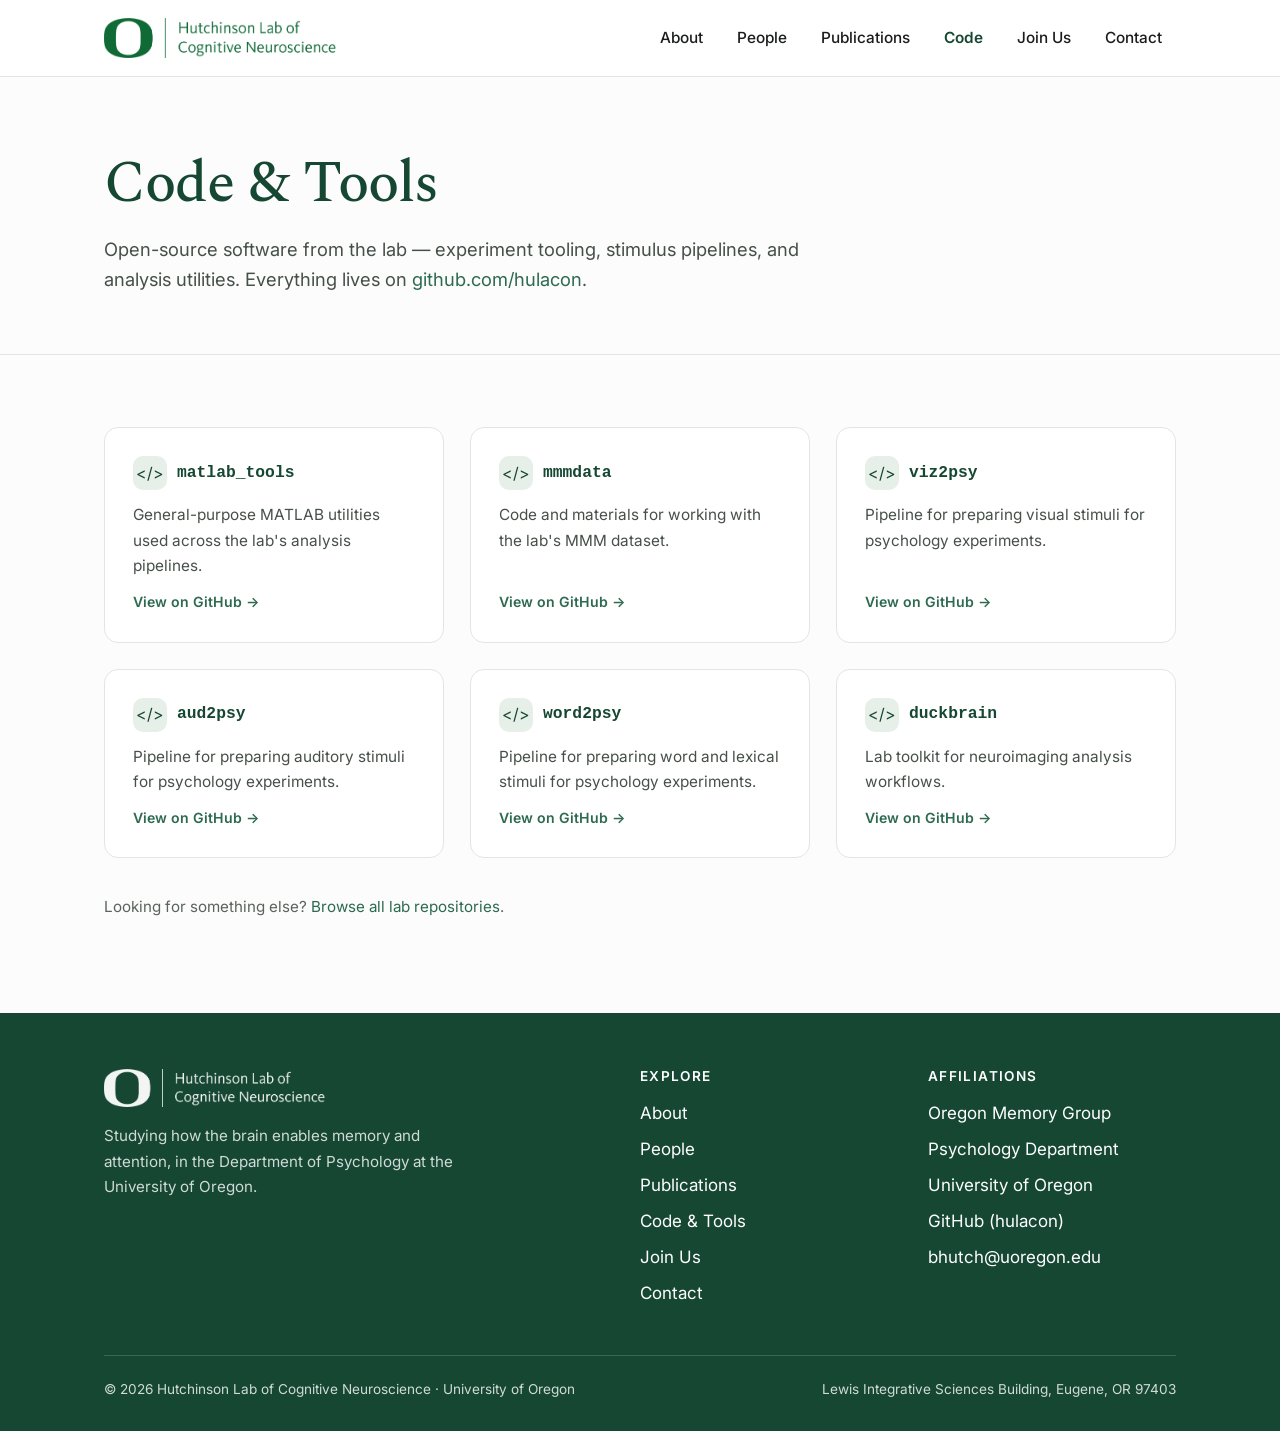
==== site/code.html @ ef452acc "Initial commit: static lab site, publications builder, Qualtrics form tooling Static site (site/) re" ====
<!DOCTYPE html>
<html lang="en">
<head>
  <meta charset="UTF-8">
  <meta name="viewport" content="width=device-width, initial-scale=1.0">
  <title>Code &amp; Tools &mdash; Hutchinson Lab of Cognitive Neuroscience</title>
  <meta name="description" content="Open-source code and tools from the Hutchinson Lab of Cognitive Neuroscience at the University of Oregon.">
  <link rel="preconnect" href="https://fonts.googleapis.com">
  <link rel="preconnect" href="https://fonts.gstatic.com" crossorigin>
  <link href="https://fonts.googleapis.com/css2?family=Inter:wght@400;500;600;700&family=Spectral:ital,wght@0,500;0,600;1,500&display=swap" rel="stylesheet">
  <link rel="stylesheet" href="css/style.css">
</head>
<body>
  <header class="site-header">
    <nav class="nav container" aria-label="Primary">
      <a class="nav__logo" href="index.html"><img src="assets/logo.png" alt="Hutchinson Lab of Cognitive Neuroscience, University of Oregon"></a>
      <button class="nav__toggle" aria-label="Menu" aria-expanded="false"><span></span><span></span><span></span></button>
      <ul class="nav__links">
        <li><a href="index.html">About</a></li>
        <li><a href="people.html">People</a></li>
        <li><a href="publications.html">Publications</a></li>
        <li><a href="code.html" class="is-active">Code</a></li>
        <li><a href="join.html">Join Us</a></li>
        <li><a href="contact.html">Contact</a></li>
      </ul>
    </nav>
  </header>
  <section class="page-head">
    <div class="container">
      <h1>Code &amp; Tools</h1>
      <p>Open-source software from the lab &mdash; experiment tooling, stimulus pipelines, and analysis utilities. Everything lives on <a href="https://github.com/hulacon" target="_blank" rel="noopener">github.com/hulacon</a>.</p>
    </div>
  </section>

  <section style="padding: 72px 0 84px;">
    <div class="container">
      <div class="repo-grid">
        <a class="repo" href="https://github.com/hulacon/matlab_tools" target="_blank" rel="noopener">
          <div class="repo__head"><span class="repo__icon">&lt;/&gt;</span><span class="repo__name">matlab_tools</span></div>
          <p>General-purpose MATLAB utilities used across the lab's analysis pipelines.</p>
          <span class="repo__go">View on GitHub &rarr;</span>
        </a>
        <a class="repo" href="https://github.com/hulacon/mmmdata" target="_blank" rel="noopener">
          <div class="repo__head"><span class="repo__icon">&lt;/&gt;</span><span class="repo__name">mmmdata</span></div>
          <p>Code and materials for working with the lab's MMM dataset.</p>
          <span class="repo__go">View on GitHub &rarr;</span>
        </a>
        <a class="repo" href="https://github.com/hulacon/viz2psy" target="_blank" rel="noopener">
          <div class="repo__head"><span class="repo__icon">&lt;/&gt;</span><span class="repo__name">viz2psy</span></div>
          <p>Pipeline for preparing visual stimuli for psychology experiments.</p>
          <span class="repo__go">View on GitHub &rarr;</span>
        </a>
        <a class="repo" href="https://github.com/hulacon/aud2psy" target="_blank" rel="noopener">
          <div class="repo__head"><span class="repo__icon">&lt;/&gt;</span><span class="repo__name">aud2psy</span></div>
          <p>Pipeline for preparing auditory stimuli for psychology experiments.</p>
          <span class="repo__go">View on GitHub &rarr;</span>
        </a>
        <a class="repo" href="https://github.com/hulacon/word2psy" target="_blank" rel="noopener">
          <div class="repo__head"><span class="repo__icon">&lt;/&gt;</span><span class="repo__name">word2psy</span></div>
          <p>Pipeline for preparing word and lexical stimuli for psychology experiments.</p>
          <span class="repo__go">View on GitHub &rarr;</span>
        </a>
        <a class="repo" href="https://github.com/hulacon/duckbrain" target="_blank" rel="noopener">
          <div class="repo__head"><span class="repo__icon">&lt;/&gt;</span><span class="repo__name">duckbrain</span></div>
          <p>Lab toolkit for neuroimaging analysis workflows.</p>
          <span class="repo__go">View on GitHub &rarr;</span>
        </a>
      </div>
      <p class="muted" style="margin: 36px 0 0; font-size: .95rem;">Looking for something else? <a href="https://github.com/hulacon" target="_blank" rel="noopener">Browse all lab repositories</a>.</p>
    </div>
  </section>

  <footer class="site-footer">
    <div class="container">
      <div class="footer-grid">
        <div class="footer-brand">
          <img src="assets/logo-white.png" alt="Hutchinson Lab of Cognitive Neuroscience">
          <p>Studying how the brain enables memory and attention, in the Department of Psychology at the University of Oregon.</p>
        </div>
        <div>
          <h4>Explore</h4>
          <ul>
            <li><a href="index.html">About</a></li>
            <li><a href="people.html">People</a></li>
            <li><a href="publications.html">Publications</a></li>
            <li><a href="code.html">Code &amp; Tools</a></li>
            <li><a href="join.html">Join Us</a></li>
            <li><a href="contact.html">Contact</a></li>
          </ul>
        </div>
        <div>
          <h4>Affiliations</h4>
          <ul>
            <li><a href="http://oregonmemorygroup.uoregon.edu/" target="_blank" rel="noopener">Oregon Memory Group</a></li>
            <li><a href="http://psychology.uoregon.edu/" target="_blank" rel="noopener">Psychology Department</a></li>
            <li><a href="https://www.uoregon.edu/" target="_blank" rel="noopener">University of Oregon</a></li>
            <li><a href="https://github.com/hulacon" target="_blank" rel="noopener">GitHub (hulacon)</a></li>
            <li><a href="mailto:bhutch@uoregon.edu">bhutch@uoregon.edu</a></li>
          </ul>
        </div>
      </div>
      <div class="footer-bottom">
        <span>&copy; 2026 Hutchinson Lab of Cognitive Neuroscience &middot; University of Oregon</span>
        <span>Lewis Integrative Sciences Building, Eugene, OR 97403</span>
      </div>
    </div>
  </footer>

  <script src="js/main.js"></script>
</body>
</html>
---- site/css/style.css ----
/* =========================================================
   Hutchinson Lab of Cognitive Neuroscience
   Shared stylesheet (v2 refresh: green/white, editorial hero)
   Palette: UO Green #154733 on warm whites
   ========================================================= */

:root {
  --green:        #154733;
  --green-mid:    #2d6a4f;
  --green-soft:   #e7efe9;
  --ink:          #1a1d1b;
  --muted:        #5a635d;
  --line:         #e2e6e3;
  --paper:        #fbfcfb;
  --paper-2:      #f6f8f6;
  --band:         #f2f6f3;
  --maxw:         1120px;
  --radius:       14px;
  --shadow:       0 1px 2px rgba(21,71,51,.06), 0 8px 30px rgba(21,71,51,.08);
  --shadow-lg:    0 20px 50px rgba(21,71,51,.18);
  --serif:        "Spectral", Georgia, "Times New Roman", serif;
  --sans:         "Inter", -apple-system, BlinkMacSystemFont, "Segoe UI", Roboto, Helvetica, Arial, sans-serif;
}

* { box-sizing: border-box; }

html { scroll-behavior: smooth; }

body {
  margin: 0;
  font-family: var(--sans);
  color: var(--ink);
  background: var(--paper);
  line-height: 1.65;
  font-size: 17px;
  -webkit-font-smoothing: antialiased;
  text-rendering: optimizeLegibility;
}

h1, h2, h3, h4 { font-family: var(--serif); line-height: 1.15; color: var(--green); font-weight: 600; }
h1 { font-size: clamp(2.3rem, 5vw, 3.6rem); font-weight: 500; letter-spacing: -.015em; line-height: 1.1; }
h2 { font-size: clamp(1.6rem, 3.5vw, 2.3rem); font-weight: 500; margin: 0 0 .6em; }
h3 { font-size: 1.25rem; }

a { color: var(--green-mid); text-decoration: none; }
a:hover { color: var(--green); text-decoration: underline; }

p { margin: 0 0 1.1em; }

img { max-width: 100%; display: block; }

.container { width: 100%; max-width: var(--maxw); margin: 0 auto; padding: 0 24px; }

.section { padding: 78px 0; }
.section--tight { padding: 52px 0; }
.section--alt { background: var(--paper-2); }
.eyebrow {
  text-transform: uppercase;
  letter-spacing: .16em;
  font-size: .78rem;
  font-weight: 600;
  color: var(--green-mid);
  font-family: var(--sans);
  margin: 0 0 .8em;
}
.lead { font-size: 1.18rem; color: #33403a; }

/* ---------- Buttons ---------- */
.btn {
  display: inline-block;
  padding: 13px 26px;
  border-radius: 100px;
  font-weight: 600;
  font-size: .98rem;
  font-family: var(--sans);
  transition: transform .15s ease, box-shadow .15s ease, background .15s ease;
  cursor: pointer;
  border: 2px solid transparent;
}
.btn:hover { text-decoration: none; transform: translateY(-2px); }
.btn--primary { background: var(--green); color: #fff; }
.btn--primary:hover { background: #0e3525; color: #fff; box-shadow: var(--shadow); }
.btn--ghost { border-color: rgba(255,255,255,.6); color: #fff; }
.btn--ghost:hover { background: rgba(255,255,255,.12); color: #fff; }
.btn--outline { border-color: var(--green); color: var(--green); }
.btn--outline:hover { background: var(--green); color: #fff; }

/* ---------- Header / Nav ---------- */
.site-header {
  position: sticky; top: 0; z-index: 50;
  background: rgba(255,255,255,.92);
  backdrop-filter: saturate(180%) blur(10px);
  border-bottom: 1px solid var(--line);
}
.nav { display: flex; align-items: center; justify-content: space-between; gap: 20px; height: 76px; }
.nav__logo img { height: 40px; width: auto; }
.nav__links { display: flex; align-items: center; gap: 6px; list-style: none; margin: 0; padding: 0; }
.nav__links a {
  display: inline-block; padding: 8px 14px; border-radius: 8px;
  color: var(--ink); font-weight: 500; font-size: .96rem;
}
.nav__links a:hover { background: var(--green-soft); color: var(--green); text-decoration: none; }
.nav__links a.is-active { color: var(--green); font-weight: 600; }
.nav__toggle { display: none; background: none; border: 0; cursor: pointer; padding: 8px; }
.nav__toggle span { display: block; width: 24px; height: 2px; background: var(--green); margin: 5px 0; transition: .2s; }

@media (max-width: 900px) {
  .nav__toggle { display: block; }
  .nav__links {
    position: absolute; top: 76px; left: 0; right: 0;
    flex-direction: column; align-items: stretch; gap: 0;
    background: #fff; border-bottom: 1px solid var(--line);
    padding: 8px 16px 16px; box-shadow: var(--shadow);
    display: none;
  }
  .nav__links.is-open { display: flex; }
  .nav__links a { padding: 12px 10px; border-radius: 8px; }
}

/* ---------- Hero (light, editorial) ---------- */
.hero { background: var(--paper); border-bottom: 1px solid var(--line); }
.hero__inner {
  display: grid; grid-template-columns: 1.2fr .8fr; gap: 64px; align-items: center;
  padding: 96px 0 88px;
}
.hero h1 { color: var(--green); margin: 0 0 .4em; font-size: clamp(2.6rem, 5.5vw, 4.2rem); line-height: 1.08; }
.hero p { color: #33403a; font-size: 1.22rem; max-width: 44ch; }
.hero__cta { display: flex; flex-wrap: wrap; gap: 14px; margin-top: 34px; }
.hero__art {
  background: radial-gradient(120% 120% at 75% 15%, #1c5a40 0%, #154733 50%, #0d3122 100%);
  border-radius: 18px; padding: 44px 36px; box-shadow: var(--shadow-lg);
}
.hero__art img { width: 100%; filter: drop-shadow(0 18px 36px rgba(0,0,0,.4)); }
@media (max-width: 860px) {
  .hero__inner { grid-template-columns: 1fr; gap: 36px; padding: 64px 0 70px; text-align: center; }
  .hero p { margin-inline: auto; }
  .hero__cta { justify-content: center; }
  .hero__art { order: -1; max-width: 340px; margin: 0 auto; }
}

/* ---------- Generic page header (interior pages) ---------- */
.page-head { background: var(--paper); border-bottom: 1px solid var(--line); padding: 76px 0 60px; }
.page-head h1 { color: var(--green); margin: 0 0 .3em; }
.page-head p { color: #465049; max-width: 62ch; margin: 0; font-size: 1.15rem; }

/* ---------- Grids / cards ---------- */
.grid { display: grid; gap: 26px; }
.grid-3 { grid-template-columns: repeat(3, 1fr); }
.grid-2 { grid-template-columns: repeat(2, 1fr); }
@media (max-width: 820px) { .grid-3 { grid-template-columns: 1fr; } .grid-2 { grid-template-columns: 1fr; } }

.card {
  background: #fff; border: 1px solid var(--line); border-radius: var(--radius);
  padding: 30px; box-shadow: var(--shadow);
}
.card h3 { margin-top: 0; }

/* ---------- Split sections ---------- */
.split { display: grid; grid-template-columns: 1fr 1fr; gap: 56px; align-items: center; }
.split--ed { grid-template-columns: .8fr 1.2fr; align-items: start; gap: 64px; }
.split--ed h2 { margin: 0; }
@media (max-width: 860px) { .split, .split--ed { grid-template-columns: 1fr; gap: 32px; } }

/* ---------- Research themes (numbered) ---------- */
.themes { display: grid; grid-template-columns: repeat(3, 1fr); gap: 44px; }
@media (max-width: 820px) { .themes { grid-template-columns: 1fr; } }
.theme { border-top: 3px solid var(--green); padding-top: 24px; }
.theme .num { font-family: var(--serif); font-size: 1.05rem; color: #9aa8a0; margin: 0 0 10px; }
.theme h3 { font-size: 1.3rem; margin: 0 0 .5em; line-height: 1.2; }
.theme p { margin: 0; color: #465049; }

/* ---------- Open-science band ---------- */
.band { background: var(--band); border-top: 1px solid var(--line); border-bottom: 1px solid var(--line); padding: 68px 0; }
.band__inner { display: flex; align-items: center; justify-content: space-between; gap: 32px; flex-wrap: wrap; }
.band h2 { font-size: clamp(1.5rem, 3vw, 2rem); margin: 0 0 .4em; }
.band p { margin: 0; color: #465049; max-width: 56ch; }
.band__cta { display: flex; gap: 12px; flex-wrap: wrap; }

/* ---------- Repo tiles (code page) ---------- */
.repo-grid { display: grid; grid-template-columns: repeat(3, 1fr); gap: 26px; }
@media (max-width: 860px) { .repo-grid { grid-template-columns: repeat(2, 1fr); } }
@media (max-width: 560px) { .repo-grid { grid-template-columns: 1fr; } }
.repo {
  display: flex; flex-direction: column; gap: 12px;
  background: #fff; border: 1px solid var(--line); border-radius: var(--radius);
  padding: 28px; color: var(--ink);
  transition: transform .18s ease, box-shadow .18s ease, border-color .18s ease;
}
.repo:hover { transform: translateY(-4px); box-shadow: 0 20px 50px rgba(21,71,51,.14); border-color: var(--green-mid); text-decoration: none; color: var(--ink); }
.repo__head { display: flex; align-items: center; gap: 10px; }
.repo__icon {
  width: 34px; height: 34px; border-radius: 10px; background: var(--green-soft); color: var(--green);
  display: grid; place-items: center; font-size: 1rem;
}
.repo__name { font-family: ui-monospace, "SF Mono", Menlo, monospace; font-weight: 600; font-size: 1.02rem; color: var(--green); }
.repo p { margin: 0; color: #465049; font-size: .96rem; flex: 1; }
.repo__go { font-size: .88rem; font-weight: 600; color: var(--green-mid); }

/* ---------- People ---------- */
.pi-card {
  display: grid; grid-template-columns: 220px 1fr; gap: 40px; align-items: start;
  background: #fff; border: 1px solid var(--line); border-radius: var(--radius);
  padding: 36px; box-shadow: var(--shadow);
}
.pi-card img { width: 200px; height: 200px; object-fit: cover; border-radius: 50%; border: 5px solid var(--green-soft); }
@media (max-width: 680px) { .pi-card { grid-template-columns: 1fr; justify-items: center; text-align: center; } }

.people-grid { display: grid; grid-template-columns: repeat(3, 1fr); gap: 30px; }
@media (max-width: 860px) { .people-grid { grid-template-columns: repeat(2, 1fr); } }
@media (max-width: 560px) { .people-grid { grid-template-columns: 1fr; } }
.person {
  background: #fff; border: 1px solid var(--line); border-radius: var(--radius);
  padding: 28px; text-align: center; box-shadow: var(--shadow);
  transition: transform .18s ease, box-shadow .18s ease;
}
.person:hover { transform: translateY(-4px); box-shadow: var(--shadow-lg); }
.person img {
  width: 130px; height: 130px; object-fit: cover; border-radius: 50%;
  margin: 0 auto 18px; border: 4px solid var(--green-soft);
}
.person h3 { margin: 0 0 4px; }
.person .role { color: var(--green-mid); font-weight: 600; font-size: .9rem; text-transform: uppercase; letter-spacing: .06em; }
.person p { font-size: .97rem; color: var(--muted); margin: 14px 0 0; text-align: left; }

.contact-links { display: flex; flex-wrap: wrap; gap: 10px; margin-top: 12px; }
.chip {
  display: inline-flex; align-items: center; gap: 6px;
  padding: 6px 14px; border-radius: 100px; font-size: .85rem; font-weight: 600;
  background: var(--green-soft); color: var(--green);
}
.chip:hover { background: var(--green); color: #fff; text-decoration: none; }

/* ---------- Alumni ---------- */
.alumni-list { list-style: none; padding: 0; margin: 0; display: grid; grid-template-columns: repeat(2,1fr); gap: 4px 40px; }
@media (max-width: 680px) { .alumni-list { grid-template-columns: 1fr; } }
.alumni-list li { padding: 13px 0; border-bottom: 1px solid var(--line); display: flex; justify-content: space-between; gap: 16px; }
.alumni-list .who { font-weight: 600; color: var(--ink); }
.alumni-list .meta { color: var(--muted); font-size: .92rem; text-align: right; white-space: nowrap; }

/* ---------- Publications ---------- */
.pub-year { display: flex; align-items: baseline; gap: 16px; margin: 44px 0 18px; }
.pub-year h2 { margin: 0; }
.pub-year .rule { flex: 1; height: 1px; background: var(--line); }
.pub-list { list-style: none; padding: 0; margin: 0; }
.pub {
  padding: 20px 24px; border: 1px solid var(--line); border-radius: 12px;
  margin-bottom: 12px; background: #fff; transition: border-color .15s, box-shadow .15s;
}
.pub:hover { border-color: var(--green-mid); box-shadow: var(--shadow); }
.pub .authors { color: var(--ink); }
.pub .authors b { color: var(--green); }
.pub .title { display: block; font-family: var(--serif); font-size: 1.12rem; color: var(--green); margin: 4px 0; }
.pub .venue { color: var(--muted); font-style: italic; font-size: .96rem; }

/* ---------- Join options ---------- */
.status-banner {
  background: var(--band); border: 1px solid #d8e4dc; border-left: 5px solid var(--green);
  border-radius: 12px; padding: 18px 22px; margin-bottom: 34px;
}
.join-card { border-left: 5px solid var(--green); }
.tag {
  display: inline-block; font-size: .72rem; font-weight: 700; letter-spacing: .06em; text-transform: uppercase;
  padding: 4px 11px; border-radius: 100px; margin-bottom: 12px;
}
.tag--open { background: var(--green-soft); color: var(--green); }
.tag--closed { background: #fbe3e0; color: #9b3b2e; }

/* ---------- Interest-form CTA (join page) ---------- */
.interest-cta {
  margin-top: 44px; text-align: center; color: #fff;
  background: radial-gradient(120% 140% at 80% 10%, #1c5a40 0%, #154733 55%, #0d3122 100%);
  border-radius: 18px; padding: 44px 48px; box-shadow: var(--shadow-lg);
}
.interest-cta h2 { color: #fff; font-size: clamp(1.5rem, 3vw, 2rem); margin: 0 0 .35em; }
.interest-cta p { margin: 0 auto 1.4em; color: rgba(255,255,255,.82); max-width: 52ch; }
.interest-cta__btns { display: flex; gap: 12px; justify-content: center; flex-wrap: wrap; }
.btn--inverse { background: #fff; color: var(--green); font-size: 1.02rem; padding: 14px 32px; }
.btn--inverse:hover { background: var(--green-soft); color: var(--green); }

/* ---------- Contact ---------- */
.contact-grid { display: grid; grid-template-columns: 1fr 1fr; gap: 40px; }
@media (max-width: 820px) { .contact-grid { grid-template-columns: 1fr; } }
.info-row { display: flex; gap: 16px; padding: 18px 0; border-bottom: 1px solid var(--line); }
.info-row .ic { font-size: 1.3rem; color: var(--green); }
.info-row .label { font-size: .78rem; text-transform: uppercase; letter-spacing: .08em; color: var(--muted); font-weight: 600; }
.map-embed { width: 100%; height: 100%; min-height: 340px; border: 0; border-radius: var(--radius); box-shadow: var(--shadow); }

/* ---------- Footer ---------- */
.site-footer { background: var(--green); color: rgba(255,255,255,.8); padding: 56px 0 30px; margin-top: 10px; }
.site-footer a { color: #fff; }
.site-footer a:hover { color: #cfe3d8; }
.footer-grid { display: grid; grid-template-columns: 2fr 1fr 1fr; gap: 40px; }
@media (max-width: 720px) { .footer-grid { grid-template-columns: 1fr; gap: 28px; } }
.footer-grid h4 { color: #fff; font-family: var(--sans); font-size: .85rem; text-transform: uppercase; letter-spacing: .1em; margin: 0 0 14px; }
.footer-grid ul { list-style: none; padding: 0; margin: 0; }
.footer-grid li { margin-bottom: 8px; }
.footer-brand img { height: 38px; margin-bottom: 16px; opacity: .95; }
.footer-brand p { font-size: .95rem; max-width: 36ch; }
.footer-bottom { border-top: 1px solid rgba(255,255,255,.16); margin-top: 40px; padding-top: 22px; font-size: .85rem; display: flex; justify-content: space-between; flex-wrap: wrap; gap: 10px; }

.center { text-align: center; }
.mt-0 { margin-top: 0; }
.muted { color: var(--muted); }
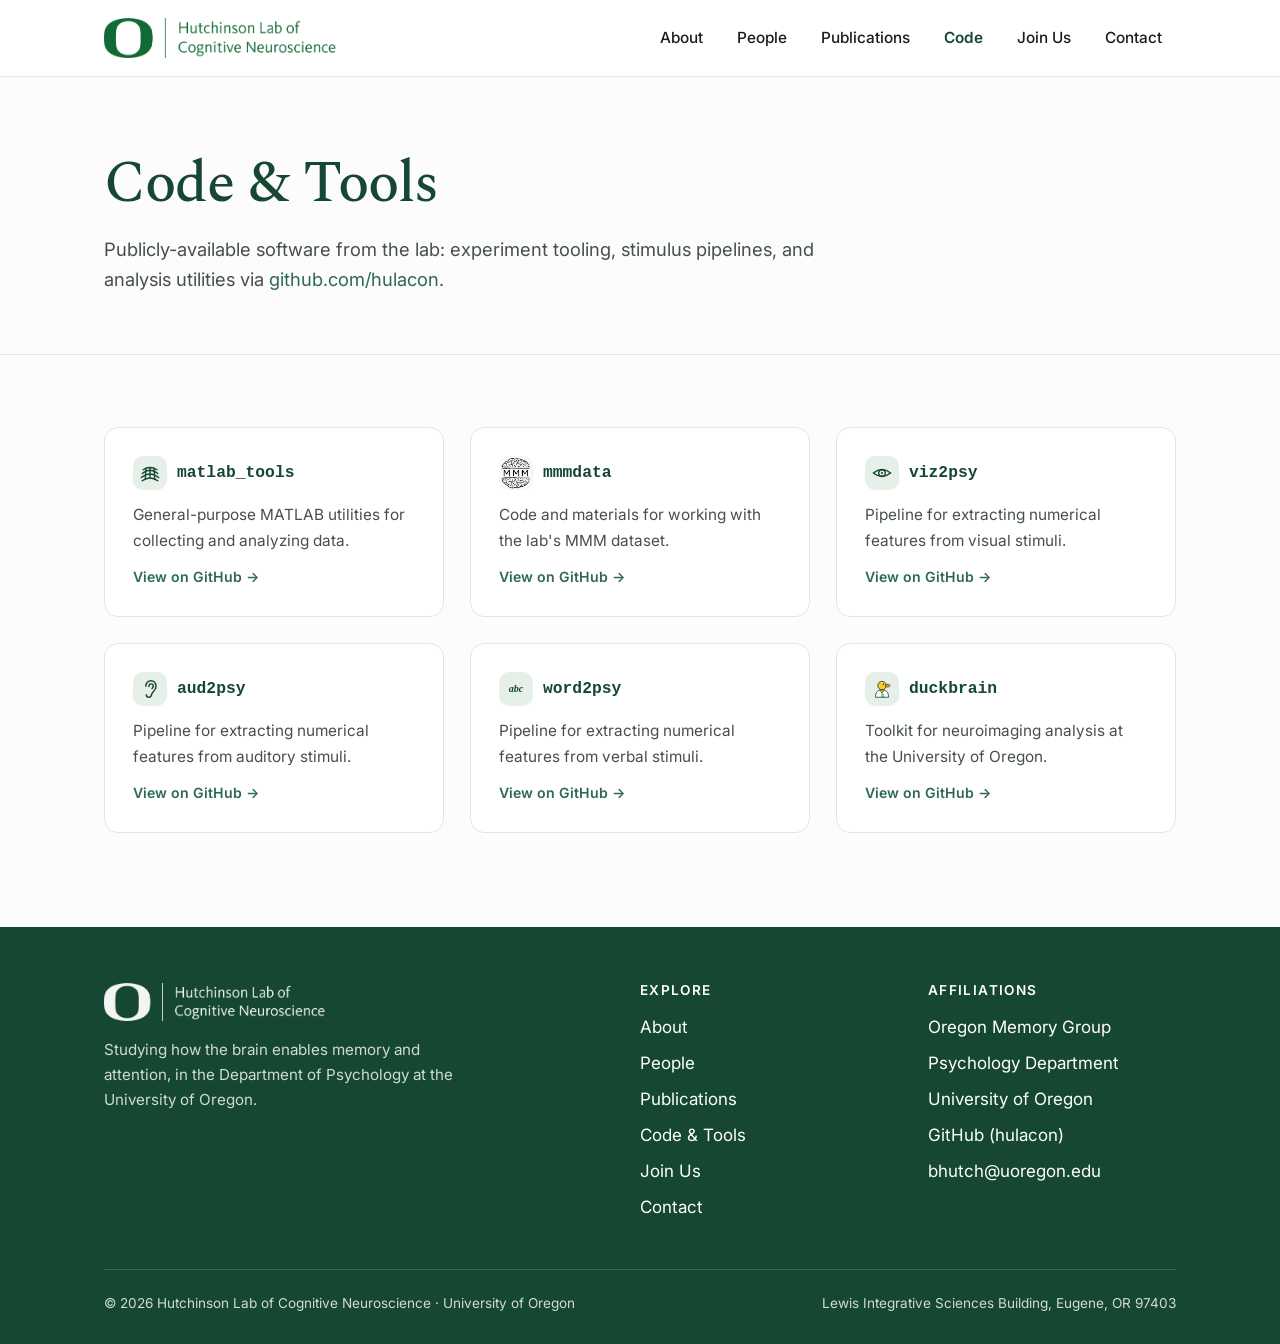
==== commit 6af542f8: "Repo icons on code page, interest-form links on join page, content edits Custom SVG icons per repo (" ====
--- a/site/code.html
+++ b/site/code.html
@@ -3,7 +3,7 @@
 <head>
   <meta charset="UTF-8">
   <meta name="viewport" content="width=device-width, initial-scale=1.0">
-  <title>Code &amp; Tools &mdash; Hutchinson Lab of Cognitive Neuroscience</title>
+  <title>Lab Code Repositories &mdash; Hutchinson Lab of Cognitive Neuroscience</title>
   <meta name="description" content="Open-source code and tools from the Hutchinson Lab of Cognitive Neuroscience at the University of Oregon.">
   <link rel="preconnect" href="https://fonts.googleapis.com">
   <link rel="preconnect" href="https://fonts.gstatic.com" crossorigin>
@@ -28,7 +28,7 @@
   <section class="page-head">
     <div class="container">
       <h1>Code &amp; Tools</h1>
-      <p>Open-source software from the lab &mdash; experiment tooling, stimulus pipelines, and analysis utilities. Everything lives on <a href="https://github.com/hulacon" target="_blank" rel="noopener">github.com/hulacon</a>.</p>
+      <p>Publicly-available software from the lab: experiment tooling, stimulus pipelines, and analysis utilities via <a href="https://github.com/hulacon" target="_blank" rel="noopener">github.com/hulacon</a>.</p>
     </div>
   </section>
 
@@ -36,37 +36,36 @@
     <div class="container">
       <div class="repo-grid">
         <a class="repo" href="https://github.com/hulacon/matlab_tools" target="_blank" rel="noopener">
-          <div class="repo__head"><span class="repo__icon">&lt;/&gt;</span><span class="repo__name">matlab_tools</span></div>
-          <p>General-purpose MATLAB utilities used across the lab's analysis pipelines.</p>
+          <div class="repo__head"><span class="repo__icon"><svg viewBox="0 0 24 24" fill="none" stroke="currentColor" stroke-width="1.5" stroke-linecap="round" aria-hidden="true"><path d="M4.5 8.5 Q12 3.5 19.5 8.5"/><path d="M3.5 12.5 Q12 5.5 20.5 12.5"/><path d="M2.5 17 Q12 9 21.5 17"/><path d="M3.5 20.5 Q12 14.5 20.5 20.5"/><path d="M12 6 V17.5"/><path d="M7.5 6.9 L6.9 18.6"/><path d="M16.5 6.9 L17.1 18.6"/></svg></span><span class="repo__name">matlab_tools</span></div>
+          <p>General-purpose MATLAB utilities for collecting and analyzing data.</p>
           <span class="repo__go">View on GitHub &rarr;</span>
         </a>
         <a class="repo" href="https://github.com/hulacon/mmmdata" target="_blank" rel="noopener">
-          <div class="repo__head"><span class="repo__icon">&lt;/&gt;</span><span class="repo__name">mmmdata</span></div>
+          <div class="repo__head"><span class="repo__icon"><img src="assets/mmmdata-icon.png" alt=""></span><span class="repo__name">mmmdata</span></div>
           <p>Code and materials for working with the lab's MMM dataset.</p>
           <span class="repo__go">View on GitHub &rarr;</span>
         </a>
         <a class="repo" href="https://github.com/hulacon/viz2psy" target="_blank" rel="noopener">
-          <div class="repo__head"><span class="repo__icon">&lt;/&gt;</span><span class="repo__name">viz2psy</span></div>
-          <p>Pipeline for preparing visual stimuli for psychology experiments.</p>
+          <div class="repo__head"><span class="repo__icon"><svg viewBox="0 0 24 24" fill="none" stroke="currentColor" stroke-width="1.5" stroke-linejoin="round" aria-hidden="true"><path d="M2.5 12 Q12 4.5 21.5 12 Q12 19.5 2.5 12 Z"/><circle cx="12" cy="12" r="3.6"/><circle cx="12" cy="12" r="1.2" fill="currentColor" stroke="none"/></svg></span><span class="repo__name">viz2psy</span></div>
+          <p>Pipeline for extracting numerical features from visual stimuli.</p>
           <span class="repo__go">View on GitHub &rarr;</span>
         </a>
         <a class="repo" href="https://github.com/hulacon/aud2psy" target="_blank" rel="noopener">
-          <div class="repo__head"><span class="repo__icon">&lt;/&gt;</span><span class="repo__name">aud2psy</span></div>
-          <p>Pipeline for preparing auditory stimuli for psychology experiments.</p>
+          <div class="repo__head"><span class="repo__icon"><svg viewBox="0 0 24 24" fill="none" stroke="currentColor" stroke-width="1.6" stroke-linecap="round" aria-hidden="true"><path d="M7.5 9 C7.5 5.4 10 3 13 3 C16.2 3 18.5 5.6 18.5 9.2 C18.5 11.8 17.3 13.2 16 14.4 C14.7 15.6 14.1 16.5 13.8 17.9 C13.5 19.6 12.5 21 10.8 21 C9.1 21 8 19.8 8 18.2"/><path d="M10.8 9.3 C10.8 7.5 11.8 6.4 13.2 6.4 C14.6 6.4 15.6 7.5 15.6 8.9 C15.6 10 15 10.7 14.2 11.4"/></svg></span><span class="repo__name">aud2psy</span></div>
+          <p>Pipeline for extracting numerical features from auditory stimuli.</p>
           <span class="repo__go">View on GitHub &rarr;</span>
         </a>
         <a class="repo" href="https://github.com/hulacon/word2psy" target="_blank" rel="noopener">
-          <div class="repo__head"><span class="repo__icon">&lt;/&gt;</span><span class="repo__name">word2psy</span></div>
-          <p>Pipeline for preparing word and lexical stimuli for psychology experiments.</p>
+          <div class="repo__head"><span class="repo__icon"><svg viewBox="0 0 24 24" aria-hidden="true"><text x="12" y="15.5" text-anchor="middle" font-family="Spectral, Georgia, serif" font-style="italic" font-size="11" font-weight="600" fill="currentColor">abc</text></svg></span><span class="repo__name">word2psy</span></div>
+          <p>Pipeline for extracting numerical features from verbal stimuli.</p>
           <span class="repo__go">View on GitHub &rarr;</span>
         </a>
         <a class="repo" href="https://github.com/hulacon/duckbrain" target="_blank" rel="noopener">
-          <div class="repo__head"><span class="repo__icon">&lt;/&gt;</span><span class="repo__name">duckbrain</span></div>
-          <p>Lab toolkit for neuroimaging analysis workflows.</p>
+          <div class="repo__head"><span class="repo__icon"><svg viewBox="0 0 24 24" aria-hidden="true"><path d="M4.8 21 C4.8 15.6 7.6 12.8 12 12.8 C16.4 12.8 19.2 15.6 19.2 21 Z" fill="#ffffff" stroke="#154733" stroke-width="0.9"/><path d="M9.6 13.1 L12 16.6 L14.4 13.1 Z" fill="#FEC72E" stroke="#154733" stroke-width="0.7" stroke-linejoin="round"/><path d="M12 16.6 V21" stroke="#154733" stroke-width="0.7"/><circle cx="13.6" cy="18.4" r="0.55" fill="#154733"/><circle cx="13.6" cy="20" r="0.55" fill="#154733"/><circle cx="12" cy="8.2" r="4.6" fill="#FEC72E" stroke="#154733" stroke-width="0.9"/><path d="M16 7.2 C18.6 6.5 20.7 7.2 20.9 8.3 C20.7 9.6 18.4 10.2 15.9 9.5 Z" fill="#F49B1D" stroke="#154733" stroke-width="0.7" stroke-linejoin="round"/><circle cx="13.6" cy="6.8" r="0.8" fill="#154733"/></svg></span><span class="repo__name">duckbrain</span></div>
+          <p>Toolkit for neuroimaging analysis at the University of Oregon.</p>
           <span class="repo__go">View on GitHub &rarr;</span>
         </a>
       </div>
-      <p class="muted" style="margin: 36px 0 0; font-size: .95rem;">Looking for something else? <a href="https://github.com/hulacon" target="_blank" rel="noopener">Browse all lab repositories</a>.</p>
     </div>
   </section>
 
@@ -107,5 +106,6 @@
   </footer>
 
   <script src="js/main.js"></script>
+  <!-- Cloudflare Web Analytics --><script type='module' src='https://static.cloudflareinsights.com/beacon.min.js' data-cf-beacon='{"token": "a704ad2ca6104a5793aed3b8f172d8c7"}'></script><!-- End Cloudflare Web Analytics -->
 </body>
 </html>
--- a/site/css/style.css
+++ b/site/css/style.css
@@ -192,6 +192,8 @@
   width: 34px; height: 34px; border-radius: 10px; background: var(--green-soft); color: var(--green);
   display: grid; place-items: center; font-size: 1rem;
 }
+.repo__icon svg { width: 22px; height: 22px; display: block; }
+.repo__icon img { width: 100%; height: 100%; border-radius: 10px; object-fit: cover; display: block; }
 .repo__name { font-family: ui-monospace, "SF Mono", Menlo, monospace; font-weight: 600; font-size: 1.02rem; color: var(--green); }
 .repo p { margin: 0; color: #465049; font-size: .96rem; flex: 1; }
 .repo__go { font-size: .88rem; font-weight: 600; color: var(--green-mid); }
